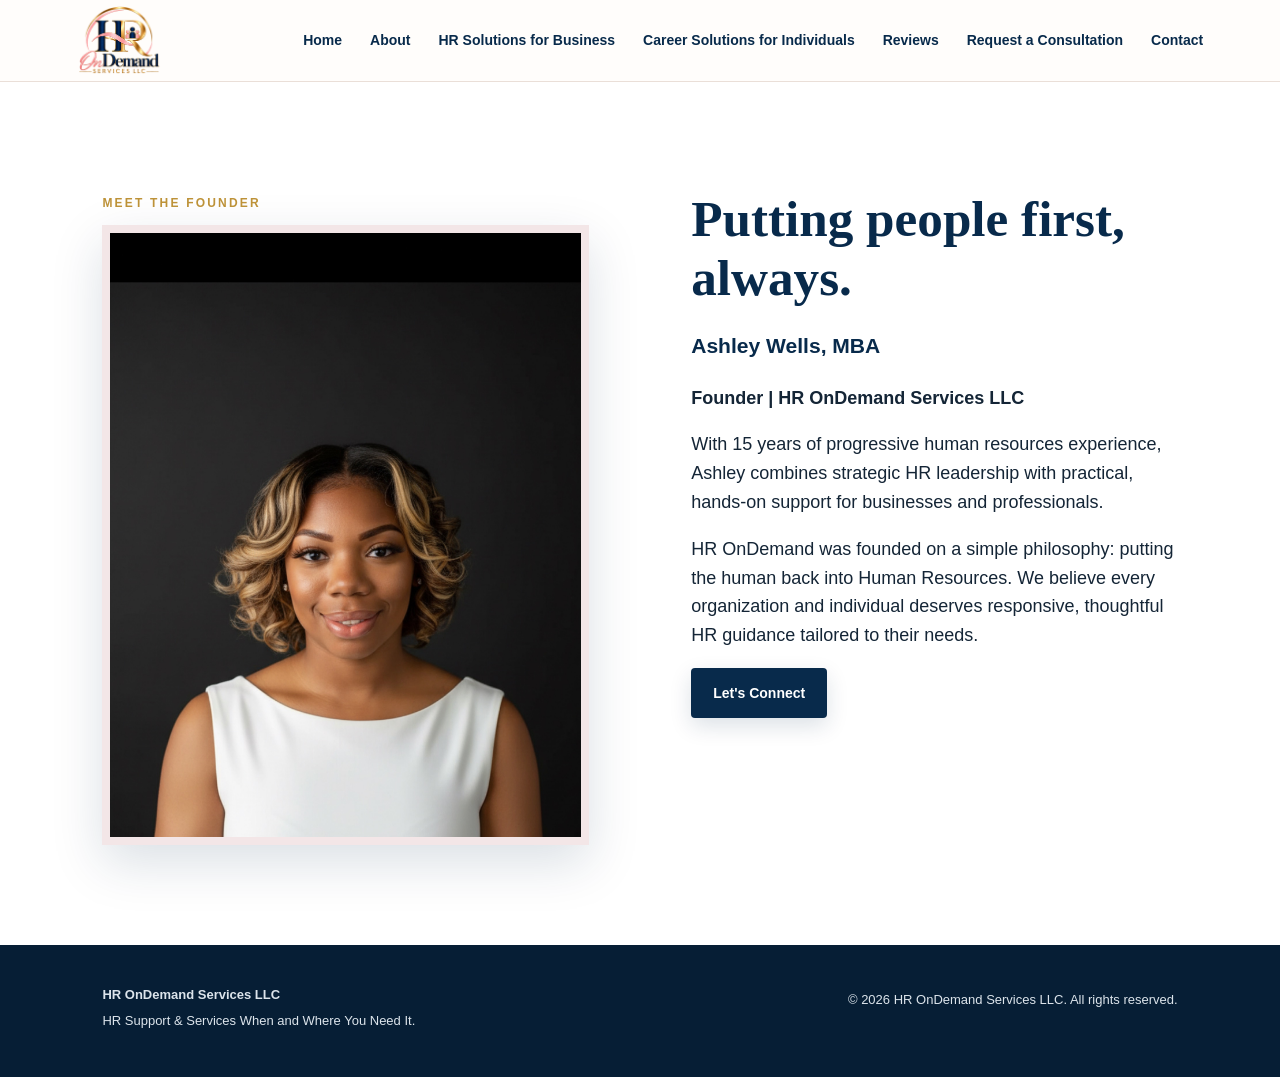
==== about.html @ a568eaf1 "Create dedicated About page" ====
<!doctype html><html lang="en"><head><meta charset="utf-8"><meta name="viewport" content="width=device-width,initial-scale=1"><title>About | HR OnDemand Services LLC</title><meta name="description" content="HR OnDemand Services LLC — HR consulting and professional career services."><link rel="stylesheet" href="styles.css"></head><body><header><a class="brand" href="index.html"><img class="brand-logo" src="5C5D579D-AB57-41B2-A002-719FC86EBCBA.png" alt="HR OnDemand Services LLC"></a><button class="menu" aria-label="Menu">☰</button><nav><a href="index.html">Home</a><a href="about.html">About</a><a href="business.html">HR Solutions for Business</a><a href="career.html">Career Solutions for Individuals</a><a href="reviews.html">Reviews</a><a href="consultation.html">Request a Consultation</a><a href="contact.html">Contact</a></nav></header><main><section id="about" class="about"><div><p class="eyebrow">MEET THE FOUNDER</p><img class="founder-photo" src="IMG_9156.jpeg" alt="Professional portrait of Ashley Wells, founder of HR OnDemand Services LLC" loading="lazy"></div><div><h2>Putting people first, always.</h2><h3>Ashley Wells, MBA</h3><p><strong>Founder | HR OnDemand Services LLC</strong></p><p>With 15 years of progressive human resources experience, Ashley combines strategic HR leadership with practical, hands-on support for businesses and professionals.</p><p>HR OnDemand was founded on a simple philosophy: putting the human back into Human Resources. We believe every organization and individual deserves responsive, thoughtful HR guidance tailored to their needs.</p><a class="btn primary" href="#consultation">Let's Connect</a></div></section></main><footer><div><strong>HR OnDemand Services LLC</strong><p>HR Support & Services When and Where You Need It.</p></div><p>© 2026 HR OnDemand Services LLC. All rights reserved.</p></footer><script>const b=document.querySelector('.menu'),n=document.querySelector('nav');b.onclick=()=>n.classList.toggle('open');document.querySelectorAll('nav a').forEach(a=>a.onclick=()=>n.classList.remove('open'));</script></body></html>
---- styles.css ----
:root{--navy:#082a4b;--pink:#e9b8c2;--gold:#bd9238;--cream:#fcf8f6;--ink:#142536;--white:#fff}*{box-sizing:border-box}html{scroll-behavior:smooth}body{margin:0;font-family:Inter,Arial,sans-serif;color:var(--ink);background:var(--white);line-height:1.6}header{height:82px;display:flex;align-items:center;justify-content:space-between;padding:0 6vw;border-bottom:1px solid #eadfd8;position:sticky;top:0;background:#fffdfbf2;backdrop-filter:blur(10px);z-index:10}.brand{display:flex;align-items:center;gap:12px;color:var(--navy);text-decoration:none;font-weight:700}.mark,.mini-mark{font-family:Georgia,serif;color:var(--navy);font-size:30px}.mark:after,.mini-mark:after{content:"";display:block;width:36px;height:3px;background:var(--pink);margin-top:-8px}nav{display:flex;gap:28px;align-items:center}nav a{color:var(--navy);text-decoration:none;font-size:14px;font-weight:600}.menu{display:none;border:0;background:none;font-size:24px}.hero{min-height:650px;display:grid;grid-template-columns:1.35fr .65fr;align-items:center;gap:8vw;padding:90px 8vw;background:linear-gradient(120deg,#fff 55%,#f8edf0 55%)}h1{font-family:Georgia,serif;color:var(--navy);font-size:clamp(46px,6vw,78px);line-height:1.03;margin:12px 0 25px;max-width:800px}h1 em{color:var(--pink);font-style:italic}h2{font-family:Georgia,serif;color:var(--navy);font-size:clamp(34px,4vw,52px);line-height:1.15;margin:8px 0 20px}h3{color:var(--navy)}.eyebrow{letter-spacing:2.2px;font-size:12px;font-weight:800;color:var(--gold)}.lead{font-size:20px;max-width:690px}.actions{display:flex;gap:14px;flex-wrap:wrap;margin-top:32px}.btn{display:inline-block;padding:14px 22px;border-radius:4px;text-decoration:none;font-weight:700;font-size:14px}.primary{background:var(--navy);color:#fff;box-shadow:0 8px 22px #082a4b24;transition:.2s}.primary:hover{transform:translateY(-2px)}.secondary{border:1px solid var(--navy);color:var(--navy);background:#fff}.gold{background:var(--gold);color:#fff}.outline{border:1px solid #fff;color:#fff}.hero-card{background:#fff;padding:50px 38px;box-shadow:0 24px 70px #082a4b20;border:1px solid #eadfd8;border-top:5px solid var(--gold);border-radius:2px}.hero-card h2{font-size:32px}.mini-mark{font-size:62px;margin-bottom:25px}.intro{text-align:center;padding:100px 20%;}.intro p:last-child{font-size:18px}.split{background:var(--navy);color:#fff;padding:100px 8vw;display:grid;grid-template-columns:.8fr 1.2fr;gap:8vw}.split h2{color:#fff}.cards{display:grid;grid-template-columns:repeat(3,1fr);gap:18px}.cards article{background:#fff;color:var(--ink);padding:32px;border-top:4px solid var(--pink);box-shadow:0 12px 30px #031b2f16}.text-link{color:var(--pink);font-weight:700}.individual{padding:100px 8vw;text-align:center;background:var(--cream)}.section-copy{font-size:18px}.price-grid{margin:45px auto 25px;max-width:1000px;display:grid;grid-template-columns:repeat(2,1fr);gap:12px}.price-grid article{background:#fff;padding:22px 26px;display:flex;justify-content:space-between;align-items:center;text-align:left;border-left:3px solid var(--gold);box-shadow:0 8px 24px #082a4b0d}.price-grid strong{color:var(--navy);font-size:19px}.price-grid small{font-size:11px}.package{font-style:italic}.about{padding:100px 8vw;display:grid;grid-template-columns:1fr 1fr;gap:8vw}.about div:last-child{font-size:18px}.contact{background:var(--navy);color:#fff;text-align:center;padding:100px 8vw}.contact h2{color:#fff}.center{justify-content:center}.email{margin-top:30px;color:var(--pink)}footer{padding:40px 8vw;background:#061e35;color:#dce4eb;display:flex;justify-content:space-between;gap:30px;font-size:13px}footer p{margin:5px 0}@media(max-width:800px){header{padding:0 5vw}.brand span:last-child{font-size:13px}.menu{display:block;color:var(--navy)}nav{display:none;position:absolute;top:82px;left:0;right:0;background:#fff;padding:25px 6vw;flex-direction:column;align-items:flex-start;box-shadow:0 8px 20px #0001}nav.open{display:flex}.hero{grid-template-columns:1fr;padding:70px 7vw;background:linear-gradient(#fff 70%,#f8edf0 70%)}.hero-card{margin-top:20px}.intro{padding:75px 8vw}.split,.about{grid-template-columns:1fr;padding:75px 8vw}.cards{grid-template-columns:1fr}.individual,.contact{padding:75px 7vw}.price-grid{grid-template-columns:1fr}footer{flex-direction:column}}.brand-logo{display:block;width:auto;height:70px;object-fit:contain}.hero-logo{display:block;width:min(100%,310px);height:auto;margin:0 auto 25px}.brand{min-width:120px}@media(max-width:800px){.brand-logo{height:58px}.hero-logo{width:min(100%,260px)}}
.special-overlay[hidden]{display:none!important}.special-overlay{position:fixed;inset:0;z-index:1000;background:#071d34aa;display:flex;align-items:center;justify-content:center;padding:20px}.special-dialog{position:relative;width:min(100%,550px);max-height:90vh;overflow:auto;background:#fffdfb;padding:42px 38px;text-align:center;border-top:6px solid var(--gold);box-shadow:0 25px 90px #00152b66}.special-dialog h2{font-size:clamp(29px,4vw,42px)}.special-close{position:absolute;right:14px;top:8px;border:0;background:transparent;color:var(--navy);font-size:34px;cursor:pointer;line-height:1.2}.special-deals{display:grid;grid-template-columns:1fr 1fr;gap:12px;margin:24px 0}.special-deals>div{background:#f8edf0;padding:20px 12px;display:flex;flex-direction:column;gap:8px}.special-deals strong{font-family:Georgia,serif;font-size:30px;color:var(--navy)}.special-deals span{font-size:14px}.special-dialog #special-desc{font-size:13px;color:#53616d}.special-action{margin-top:12px}.special-note{font-size:12px;color:#687481;margin-bottom:0}@media(max-width:480px){.special-dialog{padding:38px 20px}.special-deals strong{font-size:24px}.special-deals span{font-size:12px}}

.founder-photo-placeholder{min-height:380px;background:linear-gradient(145deg,#092a4b,#1b4668);border:8px solid #f3e6e7;display:flex;flex-direction:column;align-items:center;justify-content:center;color:white;gap:12px}.founder-photo-placeholder strong{font-family:Georgia,serif;font-size:90px;color:#e9b8c2}.founder-photo-placeholder span{font-size:13px;letter-spacing:.5px}.consultation{padding:90px 8vw;background:#fcf8f6;text-align:center;scroll-margin-top:90px}.consultation-options{display:grid;grid-template-columns:repeat(2,minmax(0,1fr));gap:18px;max-width:950px;margin:35px auto}.consultation-options article{background:white;border-top:4px solid #bd9238;padding:22px}.consultation-form{max-width:760px;margin:0 auto;background:white;padding:35px;text-align:left;display:grid;grid-template-columns:1fr 1fr;gap:16px;box-shadow:0 12px 35px #082a4b13}.consultation-form label{display:flex;flex-direction:column;gap:7px;font-weight:600;font-size:14px}.consultation-form label:nth-of-type(n+5),.consultation-form .form-note{grid-column:1/-1}.consultation-form input,.consultation-form select,.consultation-form textarea{font:inherit;padding:12px;border:1px solid #c9cdd2;border-radius:4px;width:100%;background:white;color:#142536}.consultation-form .form-note{font-size:13px;color:#465360;margin:0}.consultation-form button{border:0;cursor:pointer;width:max-content}.about{scroll-margin-top:90px}.individual,.split{scroll-margin-top:90px}@media(max-width:650px){.consultation{padding:65px 6vw}.consultation-options,.consultation-form{grid-template-columns:1fr}.consultation-form{padding:22px}.consultation-form label:nth-of-type(n+5),.consultation-form .form-note{grid-column:auto}}

.founder-photo{display:block;width:100%;max-width:490px;max-height:620px;object-fit:cover;object-position:center top;border:8px solid #f3e6e7;box-shadow:0 18px 48px #082a4b25;margin:auto}

.google-form-wrap{max-width:900px;margin:30px auto 0}.google-form-frame{display:block;width:100%;height:1150px;border:0;background:#fff;border-radius:8px}.google-form-wrap .form-note{font-size:14px;margin:12px 0}.google-form-wrap a{color:#082a4b;text-decoration:underline}@media(max-width:650px){.google-form-frame{height:1250px}}

.reviews-section{padding:90px 8vw;text-align:center;background:#fff;scroll-margin-top:90px}.review-empty{max-width:680px;margin:30px auto;padding:42px 30px;background:#fcf8f6;border-top:4px solid #bd9238;box-shadow:0 12px 35px #082a4b12}.review-empty h3{font-family:Georgia,serif;font-size:26px}.review-empty .btn{margin-top:16px}.review-note{font-size:12px;color:#66717a;margin-top:22px}@media(max-width:650px){.reviews-section{padding:65px 6vw}.review-empty{padding:30px 18px}}

.review-grid{max-width:1060px;margin:35px auto;display:grid;grid-template-columns:repeat(2,minmax(0,1fr));gap:22px;text-align:left}.review-card{padding:30px;background:#fcf8f6;border-top:4px solid #bd9238;box-shadow:0 10px 30px #082a4b13}.review-demo{font-size:11px;font-weight:800;letter-spacing:1.3px;color:#7b4751}.review-stars{font-size:25px;letter-spacing:3px;color:#a77c23}.review-card blockquote{font-family:Georgia,serif;font-size:19px;line-height:1.6;margin:18px 0;color:#082a4b}.review-source{font-size:13px;font-weight:700}.review-submit{max-width:780px;margin:35px auto 0;padding:30px;background:#f7ecef}.review-fields{font-size:14px}.review-submit .btn{margin:15px 0}.review-submit .review-note{margin:8px 0 0}@media(max-width:700px){.review-grid{grid-template-columns:1fr}.review-card{padding:23px}}

.review-form-frame{height:1100px}@media(max-width:650px){.review-form-frame{height:1250px}}
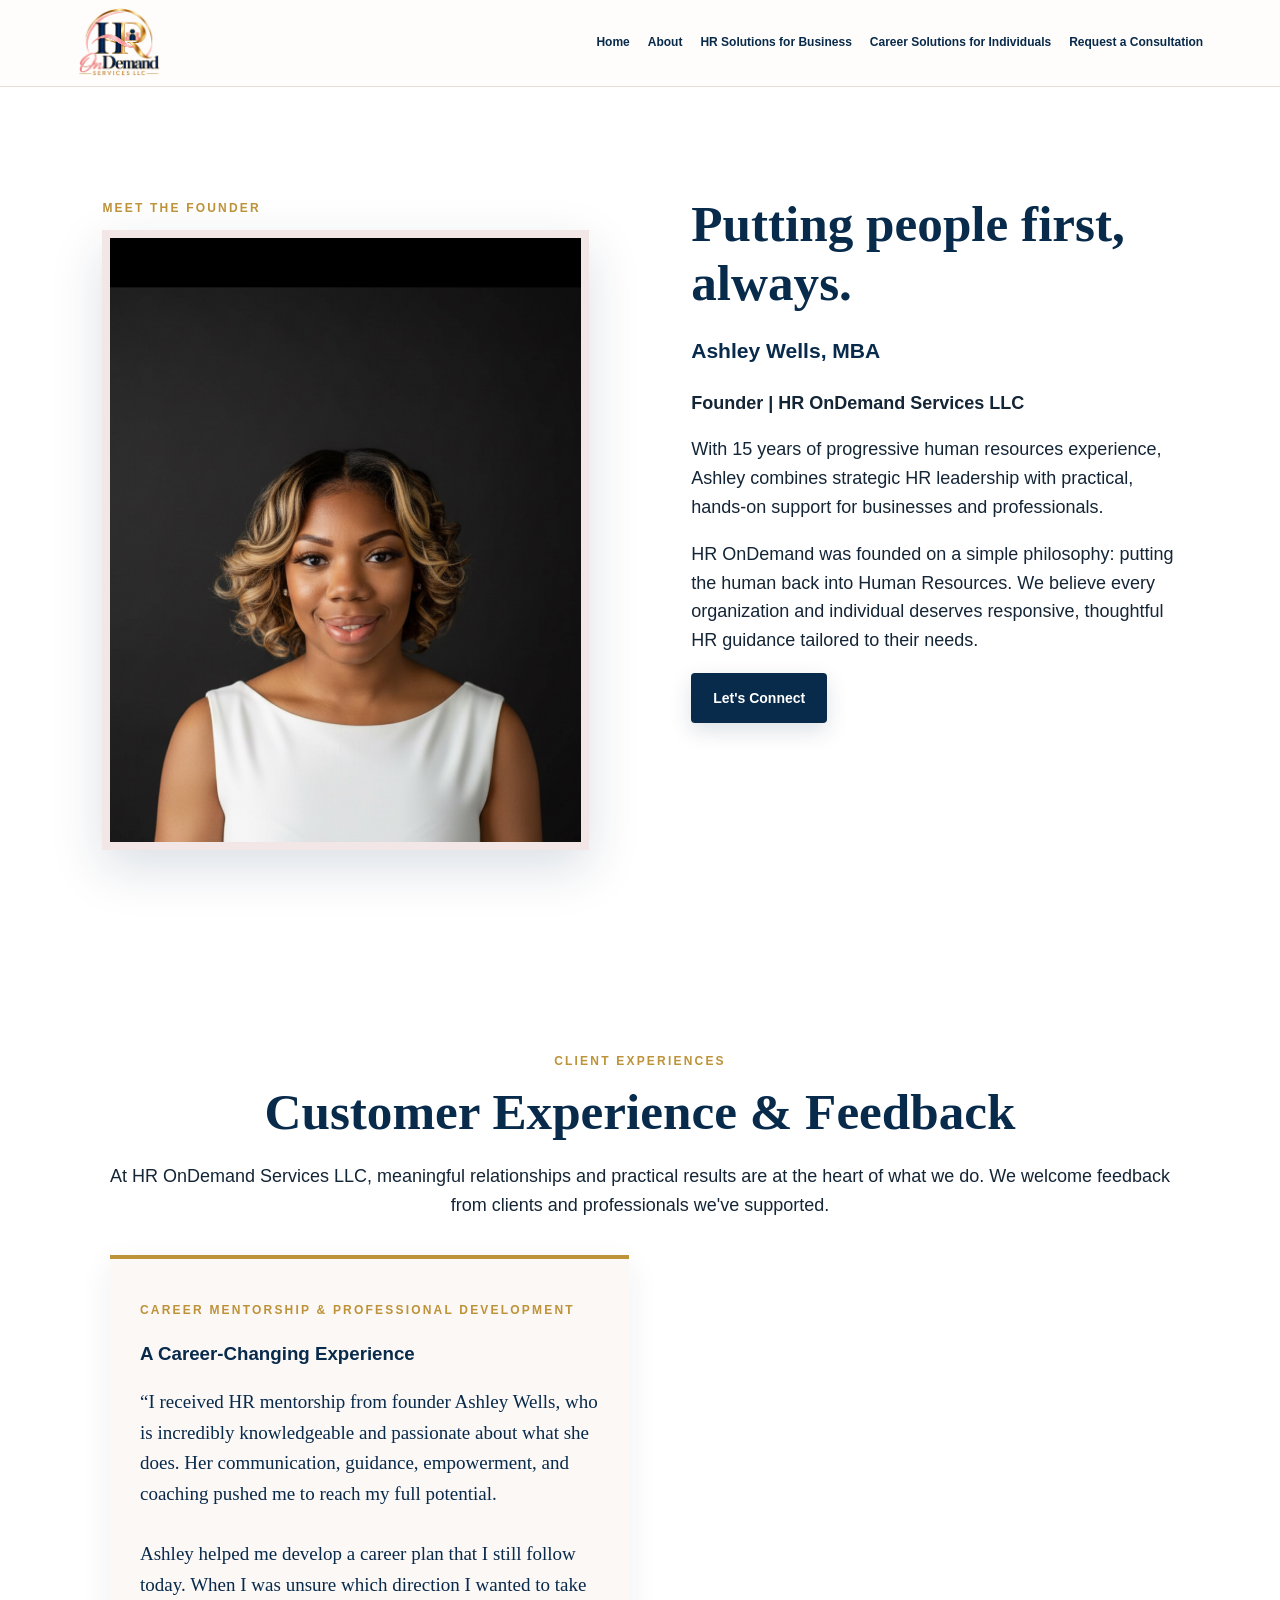
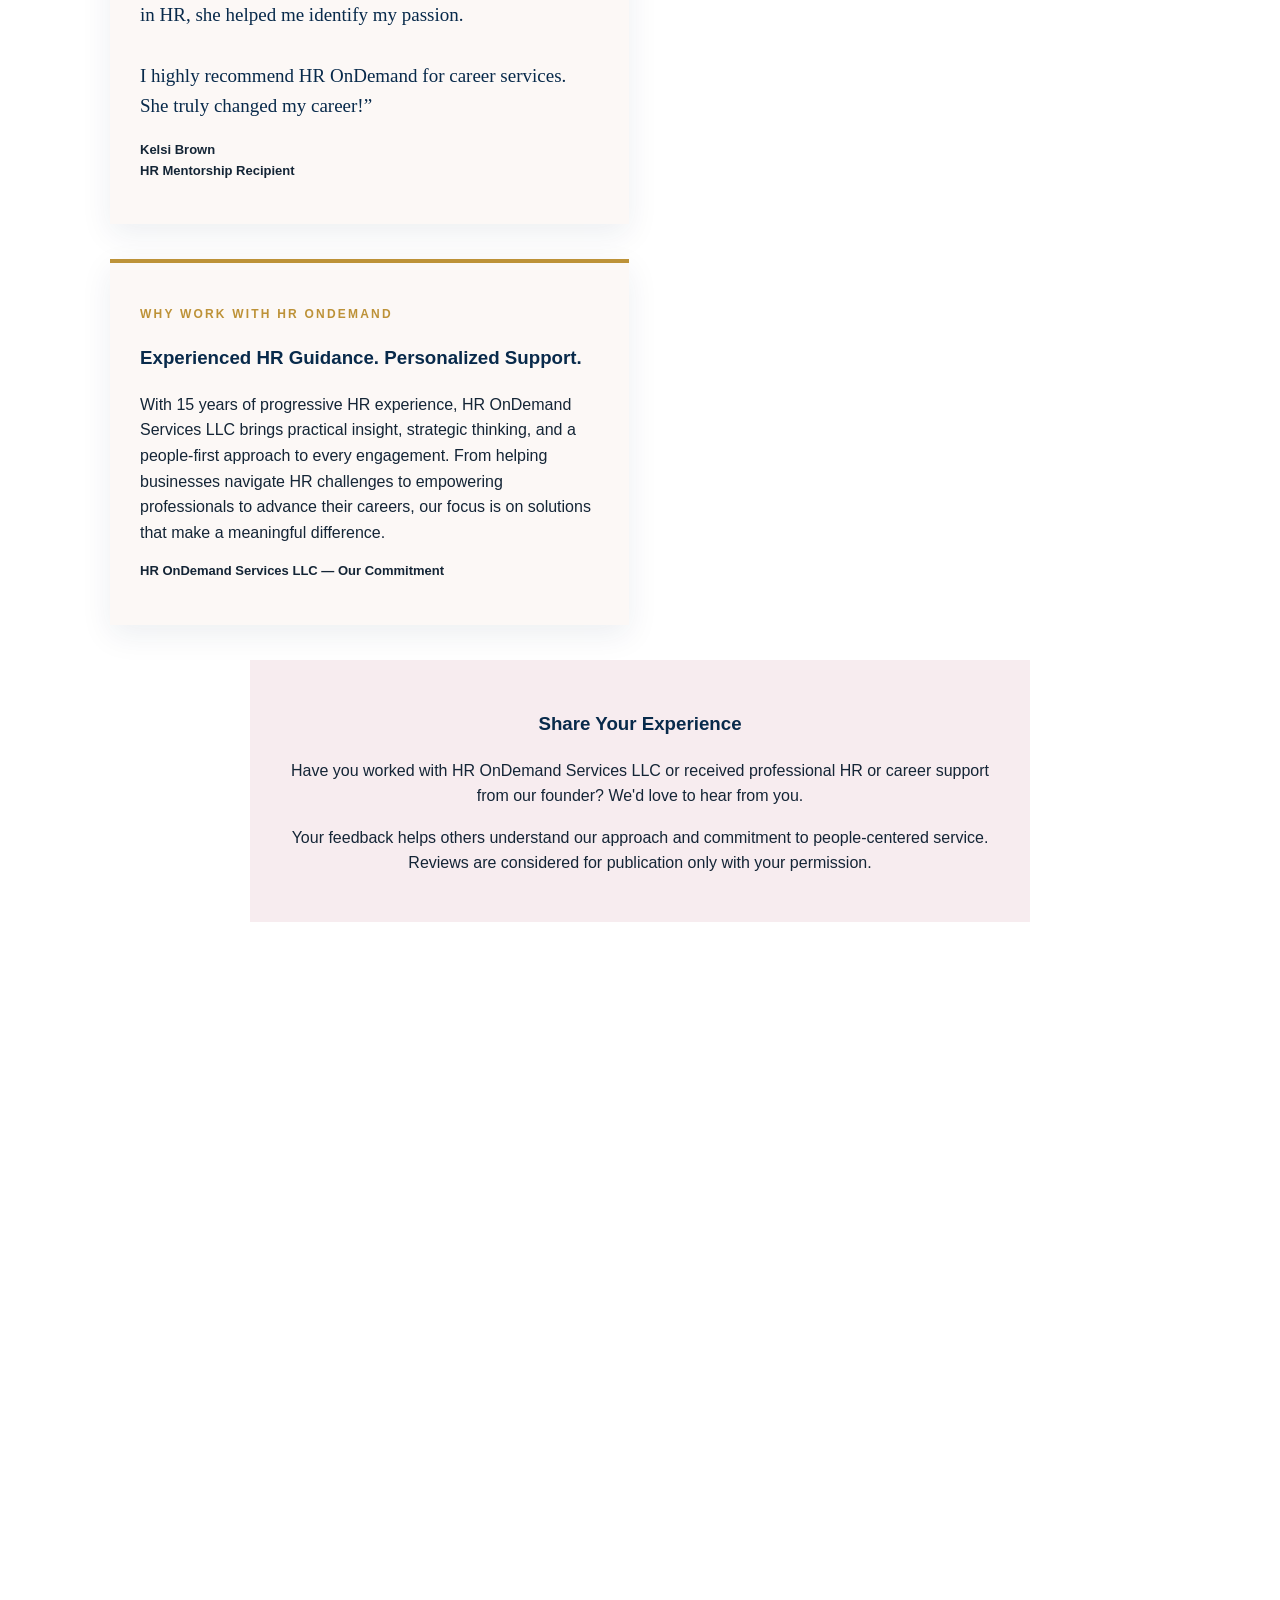
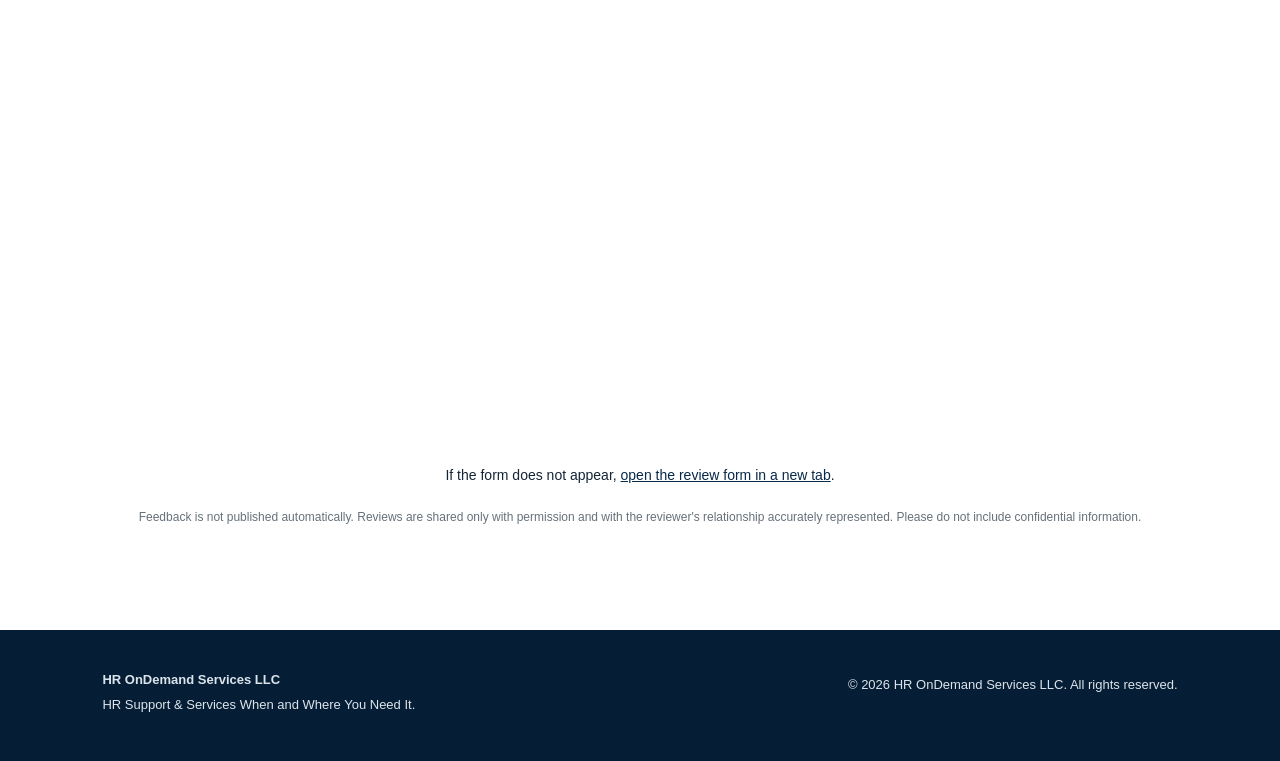
==== commit 06ee4ffb: "Move client testimonials and review form into About page" ====
--- a/about.html
+++ b/about.html
@@ -1 +1 @@
-<!doctype html><html lang="en"><head><meta charset="utf-8"><meta name="viewport" content="width=device-width,initial-scale=1"><title>About | HR OnDemand Services LLC</title><meta name="description" content="HR OnDemand Services LLC — HR consulting and professional career services."><link rel="stylesheet" href="styles.css"></head><body><header><a class="brand" href="index.html"><img class="brand-logo" src="5C5D579D-AB57-41B2-A002-719FC86EBCBA.png" alt="HR OnDemand Services LLC"></a><button class="menu" aria-label="Menu">☰</button><nav><a href="index.html">Home</a><a href="about.html">About</a><a href="business.html">HR Solutions for Business</a><a href="career.html">Career Solutions for Individuals</a><a href="reviews.html">Reviews</a><a href="consultation.html">Request a Consultation</a><a href="contact.html">Contact</a></nav></header><main><section id="about" class="about"><div><p class="eyebrow">MEET THE FOUNDER</p><img class="founder-photo" src="IMG_9156.jpeg" alt="Professional portrait of Ashley Wells, founder of HR OnDemand Services LLC" loading="lazy"></div><div><h2>Putting people first, always.</h2><h3>Ashley Wells, MBA</h3><p><strong>Founder | HR OnDemand Services LLC</strong></p><p>With 15 years of progressive human resources experience, Ashley combines strategic HR leadership with practical, hands-on support for businesses and professionals.</p><p>HR OnDemand was founded on a simple philosophy: putting the human back into Human Resources. We believe every organization and individual deserves responsive, thoughtful HR guidance tailored to their needs.</p><a class="btn primary" href="#consultation">Let's Connect</a></div></section></main><footer><div><strong>HR OnDemand Services LLC</strong><p>HR Support & Services When and Where You Need It.</p></div><p>© 2026 HR OnDemand Services LLC. All rights reserved.</p></footer><script>const b=document.querySelector('.menu'),n=document.querySelector('nav');b.onclick=()=>n.classList.toggle('open');document.querySelectorAll('nav a').forEach(a=>a.onclick=()=>n.classList.remove('open'));</script></body></html>+<!doctype html><html lang="en"><head><meta charset="utf-8"><meta name="viewport" content="width=device-width,initial-scale=1"><title>About | HR OnDemand Services LLC</title><meta name="description" content="HR OnDemand Services LLC — HR consulting and professional career services."><link rel="stylesheet" href="styles.css"></head><body><header><a class="brand" href="index.html"><img class="brand-logo" src="5C5D579D-AB57-41B2-A002-719FC86EBCBA.png" alt="HR OnDemand Services LLC"></a><button class="menu" aria-label="Menu">☰</button><nav><a href="index.html">Home</a><a href="about.html" aria-current="page">About</a><a href="business.html">HR Solutions for Business</a><a href="career.html">Career Solutions for Individuals</a><a href="consultation.html">Request a Consultation</a></nav></header><main><section id="about" class="about"><div><p class="eyebrow">MEET THE FOUNDER</p><img class="founder-photo" src="IMG_9156.jpeg" alt="Professional portrait of Ashley Wells, founder of HR OnDemand Services LLC" loading="lazy"></div><div><h2>Putting people first, always.</h2><h3>Ashley Wells, MBA</h3><p><strong>Founder | HR OnDemand Services LLC</strong></p><p>With 15 years of progressive human resources experience, Ashley combines strategic HR leadership with practical, hands-on support for businesses and professionals.</p><p>HR OnDemand was founded on a simple philosophy: putting the human back into Human Resources. We believe every organization and individual deserves responsive, thoughtful HR guidance tailored to their needs.</p><a class="btn primary" href="#consultation">Let's Connect</a></div></section><section id="customer-experience" class="reviews-section"><p class="eyebrow">CLIENT EXPERIENCES</p><h2>Customer Experience &amp; Feedback</h2><p class="section-copy">At HR OnDemand Services LLC, meaningful relationships and practical results are at the heart of what we do. We welcome feedback from clients and professionals we've supported.</p><div class="review-grid verified-reviews"><article class="review-card"><p class="eyebrow">CAREER MENTORSHIP &amp; PROFESSIONAL DEVELOPMENT</p><h3>A Career-Changing Experience</h3><blockquote>“I received HR mentorship from founder Ashley Wells, who is incredibly knowledgeable and passionate about what she does. Her communication, guidance, empowerment, and coaching pushed me to reach my full potential.<br><br>Ashley helped me develop a career plan that I still follow today. When I was unsure which direction I wanted to take in HR, she helped me identify my passion.<br><br>I highly recommend HR OnDemand for career services. She truly changed my career!”</blockquote><p class="review-source"><strong>Kelsi Brown</strong><br>HR Mentorship Recipient</p></article></div><div class="review-grid"><article class="review-card"><p class="eyebrow">WHY WORK WITH HR ONDEMAND</p><h3>Experienced HR Guidance. Personalized Support.</h3><p>With 15 years of progressive HR experience, HR OnDemand Services LLC brings practical insight, strategic thinking, and a people-first approach to every engagement. From helping businesses navigate HR challenges to empowering professionals to advance their careers, our focus is on solutions that make a meaningful difference.</p><p class="review-source">HR OnDemand Services LLC — Our Commitment</p></article></div><div class="review-submit"><h3>Share Your Experience</h3><p>Have you worked with HR OnDemand Services LLC or received professional HR or career support from our founder? We'd love to hear from you.</p><p>Your feedback helps others understand our approach and commitment to people-centered service. Reviews are considered for publication only with your permission.</p></div><div class="google-form-wrap"><iframe class="google-form-frame review-form-frame" src="https://docs.google.com/forms/d/e/1FAIpQLSduA5pHsq57ci5cQPlJPlPyAYJTRvrUOGQ7gKt6IOlBcV7agg/viewform?embedded=true" title="HR OnDemand Services LLC Client Feedback and Reviews Form" loading="lazy">Loading client feedback form…</iframe><p class="form-note">If the form does not appear, <a href="https://docs.google.com/forms/d/e/1FAIpQLSduA5pHsq57ci5cQPlJPlPyAYJTRvrUOGQ7gKt6IOlBcV7agg/viewform" target="_blank" rel="noopener noreferrer">open the review form in a new tab</a>.</p></div><p class="review-note">Feedback is not published automatically. Reviews are shared only with permission and with the reviewer's relationship accurately represented. Please do not include confidential information.</p></section></main><footer><div><strong>HR OnDemand Services LLC</strong><p>HR Support & Services When and Where You Need It.</p></div><p>© 2026 HR OnDemand Services LLC. All rights reserved.</p></footer><script>const b=document.querySelector('.menu'),n=document.querySelector('nav');b.onclick=()=>n.classList.toggle('open');document.querySelectorAll('nav a').forEach(a=>a.onclick=()=>n.classList.remove('open'));</script></body></html>
--- a/styles.css
+++ b/styles.css
@@ -12,3 +12,5 @@
 .review-grid{max-width:1060px;margin:35px auto;display:grid;grid-template-columns:repeat(2,minmax(0,1fr));gap:22px;text-align:left}.review-card{padding:30px;background:#fcf8f6;border-top:4px solid #bd9238;box-shadow:0 10px 30px #082a4b13}.review-demo{font-size:11px;font-weight:800;letter-spacing:1.3px;color:#7b4751}.review-stars{font-size:25px;letter-spacing:3px;color:#a77c23}.review-card blockquote{font-family:Georgia,serif;font-size:19px;line-height:1.6;margin:18px 0;color:#082a4b}.review-source{font-size:13px;font-weight:700}.review-submit{max-width:780px;margin:35px auto 0;padding:30px;background:#f7ecef}.review-fields{font-size:14px}.review-submit .btn{margin:15px 0}.review-submit .review-note{margin:8px 0 0}@media(max-width:700px){.review-grid{grid-template-columns:1fr}.review-card{padding:23px}}
 
 .review-form-frame{height:1100px}@media(max-width:650px){.review-form-frame{height:1250px}}
+
+.home-pathways{padding:75px 8vw;text-align:center;background:#fcf8f6}.home-path-grid{display:grid;grid-template-columns:repeat(2,minmax(0,1fr));gap:24px;max-width:1100px;margin:35px auto}.home-path-grid article{background:#fff;padding:34px;border-top:4px solid #bd9238;box-shadow:0 10px 28px #082a4b13}.home-path-grid article p{min-height:65px}.home-pathways>.btn{margin-top:10px}nav{gap:18px;flex-wrap:wrap;justify-content:flex-end}nav a{font-size:12px}header{min-height:82px;height:auto;padding-top:8px;padding-bottom:8px}main>section:first-child:not(.hero){min-height:55vh}@media(max-width:800px){.home-path-grid{grid-template-columns:1fr}.home-path-grid article p{min-height:0}nav{flex-wrap:nowrap;justify-content:flex-start}header{height:82px}}
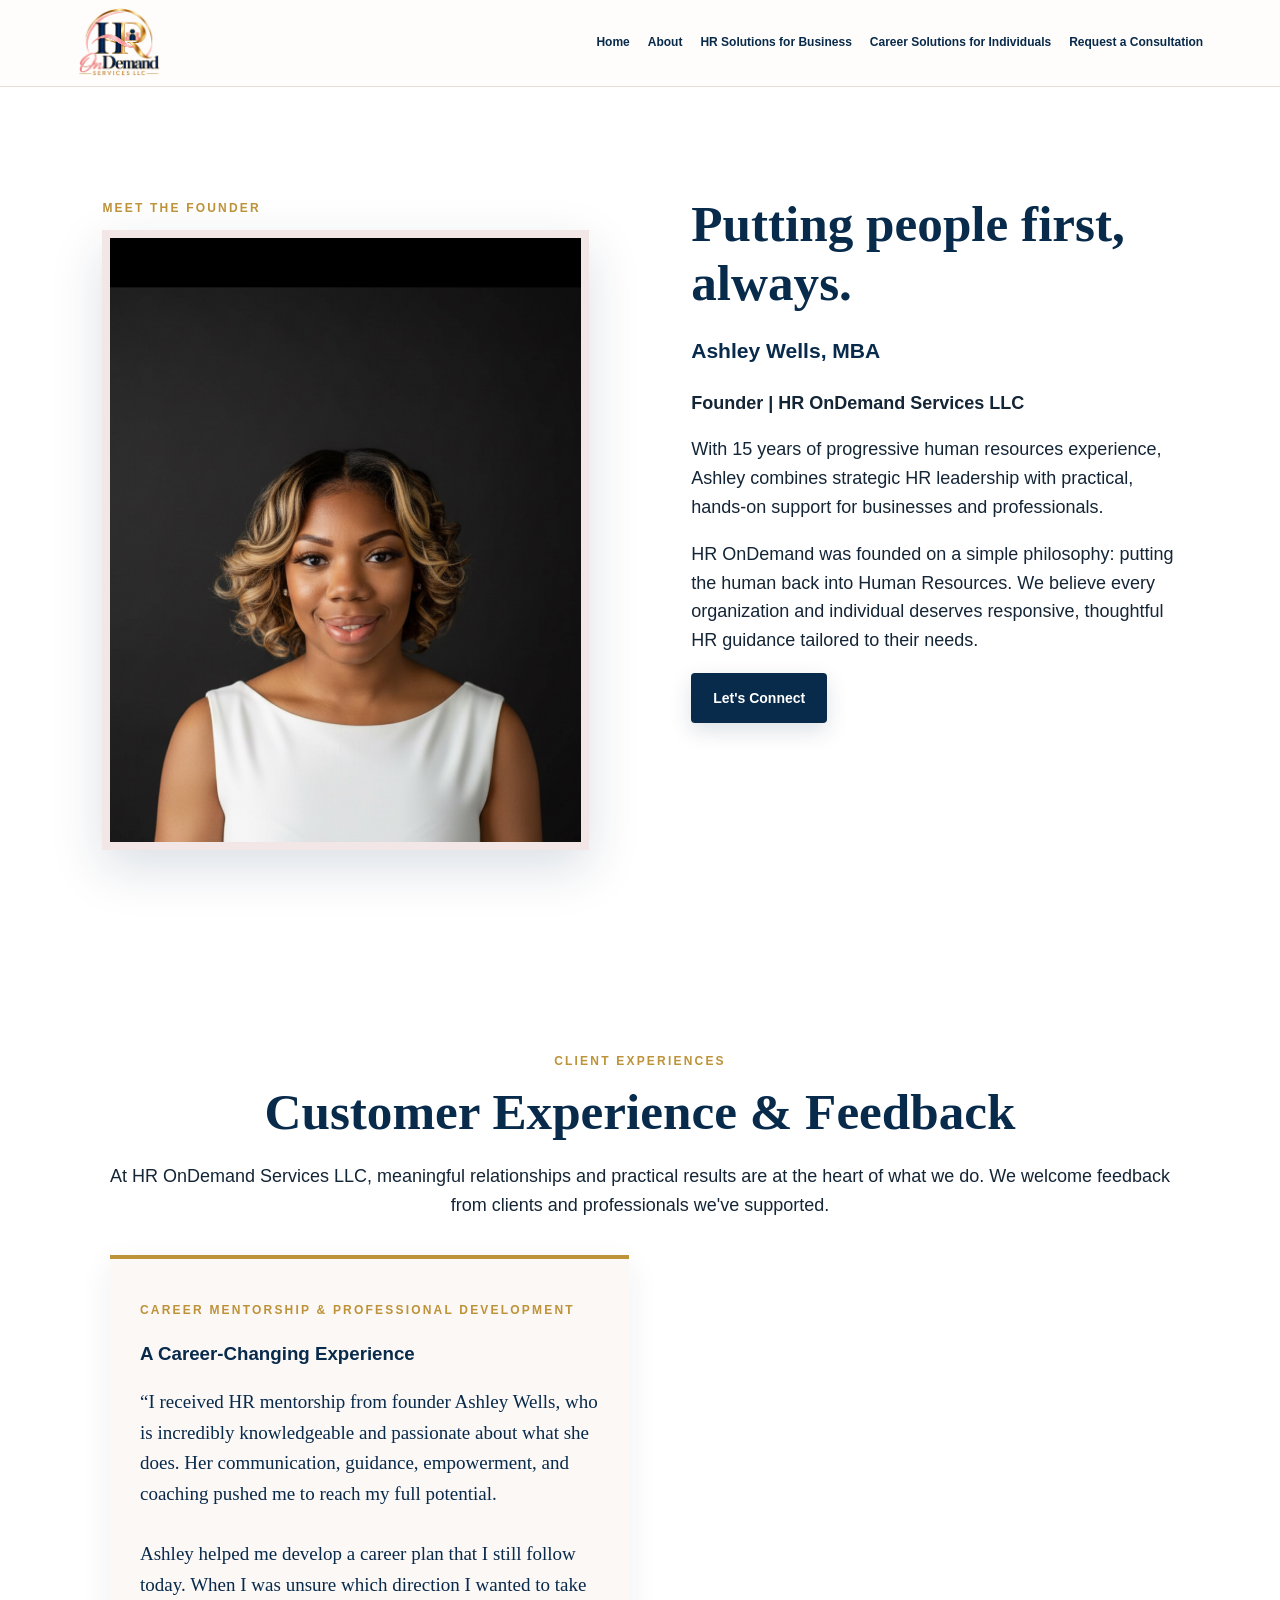
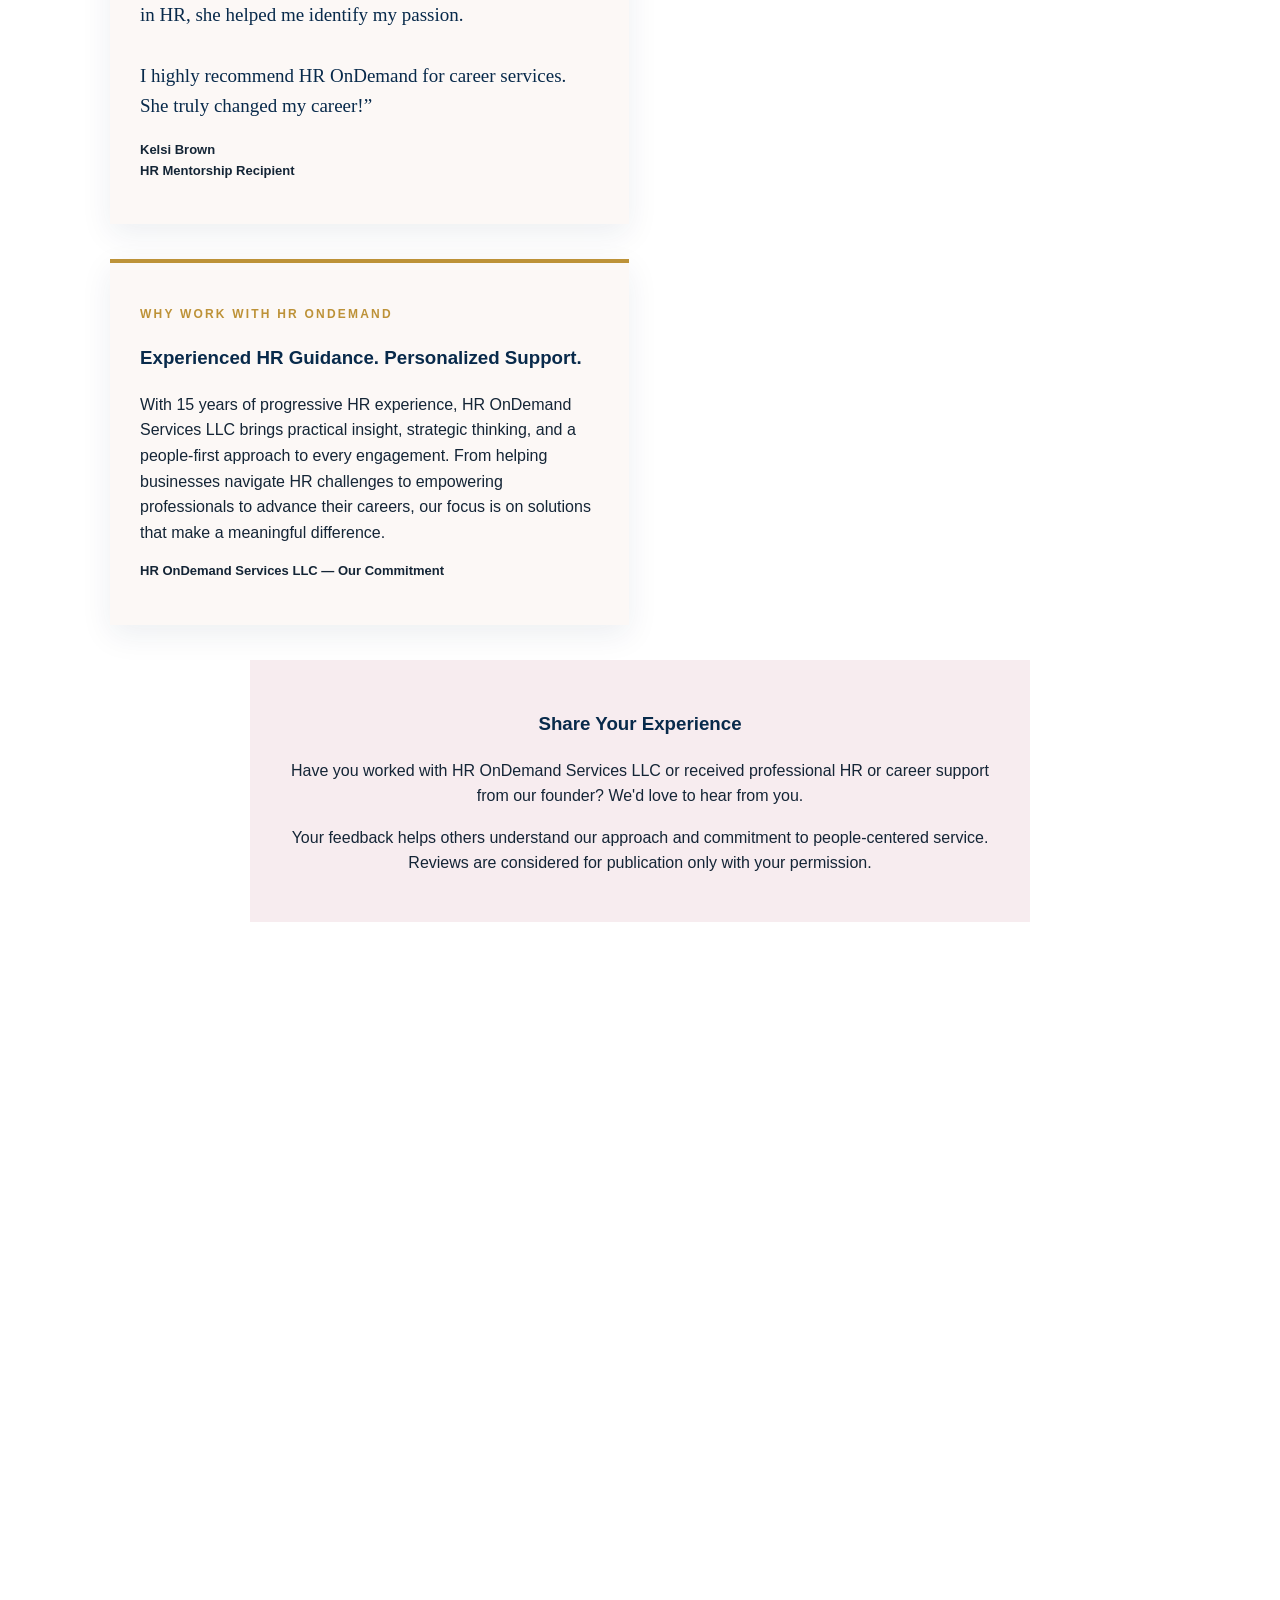
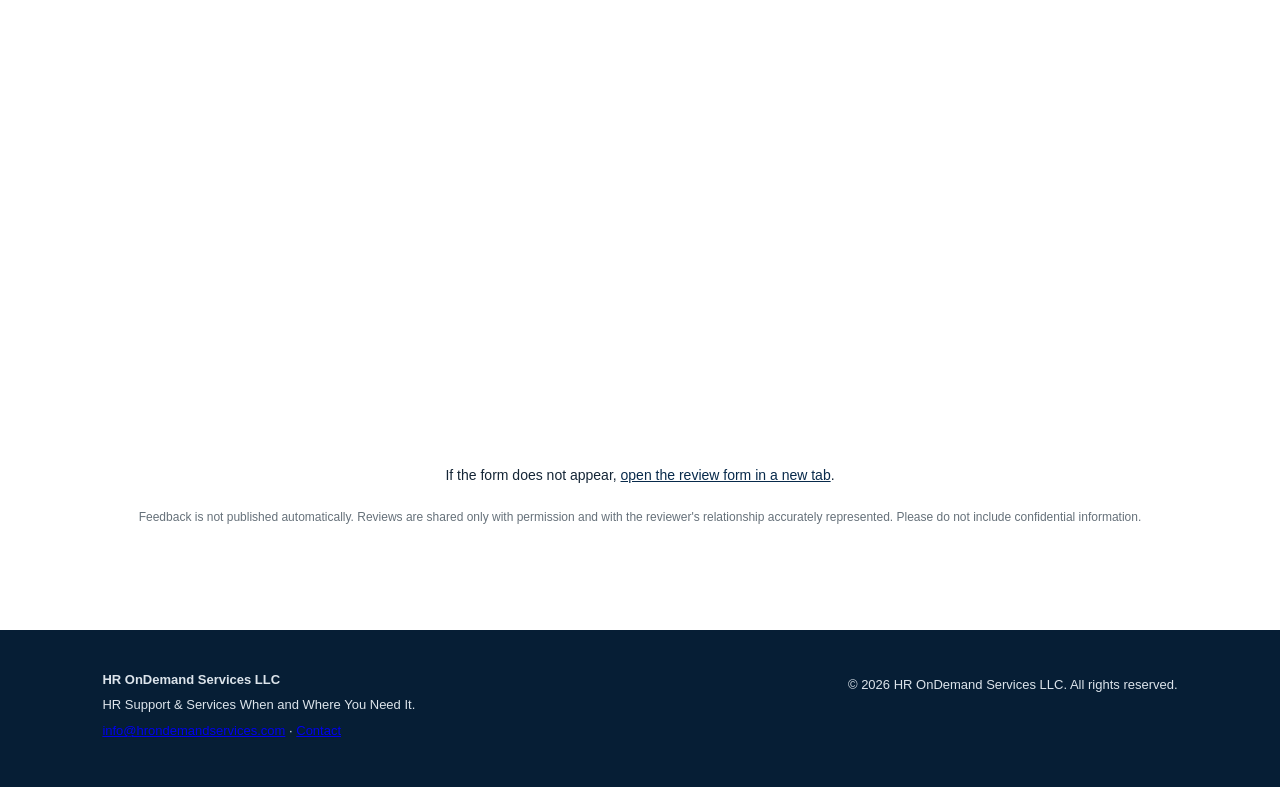
==== commit c164960d: "Keep contact information accessible in footer" ====
--- a/about.html
+++ b/about.html
@@ -1 +1 @@
-<!doctype html><html lang="en"><head><meta charset="utf-8"><meta name="viewport" content="width=device-width,initial-scale=1"><title>About | HR OnDemand Services LLC</title><meta name="description" content="HR OnDemand Services LLC — HR consulting and professional career services."><link rel="stylesheet" href="styles.css"></head><body><header><a class="brand" href="index.html"><img class="brand-logo" src="5C5D579D-AB57-41B2-A002-719FC86EBCBA.png" alt="HR OnDemand Services LLC"></a><button class="menu" aria-label="Menu">☰</button><nav><a href="index.html">Home</a><a href="about.html" aria-current="page">About</a><a href="business.html">HR Solutions for Business</a><a href="career.html">Career Solutions for Individuals</a><a href="consultation.html">Request a Consultation</a></nav></header><main><section id="about" class="about"><div><p class="eyebrow">MEET THE FOUNDER</p><img class="founder-photo" src="IMG_9156.jpeg" alt="Professional portrait of Ashley Wells, founder of HR OnDemand Services LLC" loading="lazy"></div><div><h2>Putting people first, always.</h2><h3>Ashley Wells, MBA</h3><p><strong>Founder | HR OnDemand Services LLC</strong></p><p>With 15 years of progressive human resources experience, Ashley combines strategic HR leadership with practical, hands-on support for businesses and professionals.</p><p>HR OnDemand was founded on a simple philosophy: putting the human back into Human Resources. We believe every organization and individual deserves responsive, thoughtful HR guidance tailored to their needs.</p><a class="btn primary" href="#consultation">Let's Connect</a></div></section><section id="customer-experience" class="reviews-section"><p class="eyebrow">CLIENT EXPERIENCES</p><h2>Customer Experience &amp; Feedback</h2><p class="section-copy">At HR OnDemand Services LLC, meaningful relationships and practical results are at the heart of what we do. We welcome feedback from clients and professionals we've supported.</p><div class="review-grid verified-reviews"><article class="review-card"><p class="eyebrow">CAREER MENTORSHIP &amp; PROFESSIONAL DEVELOPMENT</p><h3>A Career-Changing Experience</h3><blockquote>“I received HR mentorship from founder Ashley Wells, who is incredibly knowledgeable and passionate about what she does. Her communication, guidance, empowerment, and coaching pushed me to reach my full potential.<br><br>Ashley helped me develop a career plan that I still follow today. When I was unsure which direction I wanted to take in HR, she helped me identify my passion.<br><br>I highly recommend HR OnDemand for career services. She truly changed my career!”</blockquote><p class="review-source"><strong>Kelsi Brown</strong><br>HR Mentorship Recipient</p></article></div><div class="review-grid"><article class="review-card"><p class="eyebrow">WHY WORK WITH HR ONDEMAND</p><h3>Experienced HR Guidance. Personalized Support.</h3><p>With 15 years of progressive HR experience, HR OnDemand Services LLC brings practical insight, strategic thinking, and a people-first approach to every engagement. From helping businesses navigate HR challenges to empowering professionals to advance their careers, our focus is on solutions that make a meaningful difference.</p><p class="review-source">HR OnDemand Services LLC — Our Commitment</p></article></div><div class="review-submit"><h3>Share Your Experience</h3><p>Have you worked with HR OnDemand Services LLC or received professional HR or career support from our founder? We'd love to hear from you.</p><p>Your feedback helps others understand our approach and commitment to people-centered service. Reviews are considered for publication only with your permission.</p></div><div class="google-form-wrap"><iframe class="google-form-frame review-form-frame" src="https://docs.google.com/forms/d/e/1FAIpQLSduA5pHsq57ci5cQPlJPlPyAYJTRvrUOGQ7gKt6IOlBcV7agg/viewform?embedded=true" title="HR OnDemand Services LLC Client Feedback and Reviews Form" loading="lazy">Loading client feedback form…</iframe><p class="form-note">If the form does not appear, <a href="https://docs.google.com/forms/d/e/1FAIpQLSduA5pHsq57ci5cQPlJPlPyAYJTRvrUOGQ7gKt6IOlBcV7agg/viewform" target="_blank" rel="noopener noreferrer">open the review form in a new tab</a>.</p></div><p class="review-note">Feedback is not published automatically. Reviews are shared only with permission and with the reviewer's relationship accurately represented. Please do not include confidential information.</p></section></main><footer><div><strong>HR OnDemand Services LLC</strong><p>HR Support & Services When and Where You Need It.</p></div><p>© 2026 HR OnDemand Services LLC. All rights reserved.</p></footer><script>const b=document.querySelector('.menu'),n=document.querySelector('nav');b.onclick=()=>n.classList.toggle('open');document.querySelectorAll('nav a').forEach(a=>a.onclick=()=>n.classList.remove('open'));</script></body></html>+<!doctype html><html lang="en"><head><meta charset="utf-8"><meta name="viewport" content="width=device-width,initial-scale=1"><title>About | HR OnDemand Services LLC</title><meta name="description" content="HR OnDemand Services LLC — HR consulting and professional career services."><link rel="stylesheet" href="styles.css"></head><body><header><a class="brand" href="index.html"><img class="brand-logo" src="5C5D579D-AB57-41B2-A002-719FC86EBCBA.png" alt="HR OnDemand Services LLC"></a><button class="menu" aria-label="Menu">☰</button><nav><a href="index.html">Home</a><a href="about.html" aria-current="page">About</a><a href="business.html">HR Solutions for Business</a><a href="career.html">Career Solutions for Individuals</a><a href="consultation.html">Request a Consultation</a></nav></header><main><section id="about" class="about"><div><p class="eyebrow">MEET THE FOUNDER</p><img class="founder-photo" src="IMG_9156.jpeg" alt="Professional portrait of Ashley Wells, founder of HR OnDemand Services LLC" loading="lazy"></div><div><h2>Putting people first, always.</h2><h3>Ashley Wells, MBA</h3><p><strong>Founder | HR OnDemand Services LLC</strong></p><p>With 15 years of progressive human resources experience, Ashley combines strategic HR leadership with practical, hands-on support for businesses and professionals.</p><p>HR OnDemand was founded on a simple philosophy: putting the human back into Human Resources. We believe every organization and individual deserves responsive, thoughtful HR guidance tailored to their needs.</p><a class="btn primary" href="#consultation">Let's Connect</a></div></section><section id="customer-experience" class="reviews-section"><p class="eyebrow">CLIENT EXPERIENCES</p><h2>Customer Experience &amp; Feedback</h2><p class="section-copy">At HR OnDemand Services LLC, meaningful relationships and practical results are at the heart of what we do. We welcome feedback from clients and professionals we've supported.</p><div class="review-grid verified-reviews"><article class="review-card"><p class="eyebrow">CAREER MENTORSHIP &amp; PROFESSIONAL DEVELOPMENT</p><h3>A Career-Changing Experience</h3><blockquote>“I received HR mentorship from founder Ashley Wells, who is incredibly knowledgeable and passionate about what she does. Her communication, guidance, empowerment, and coaching pushed me to reach my full potential.<br><br>Ashley helped me develop a career plan that I still follow today. When I was unsure which direction I wanted to take in HR, she helped me identify my passion.<br><br>I highly recommend HR OnDemand for career services. She truly changed my career!”</blockquote><p class="review-source"><strong>Kelsi Brown</strong><br>HR Mentorship Recipient</p></article></div><div class="review-grid"><article class="review-card"><p class="eyebrow">WHY WORK WITH HR ONDEMAND</p><h3>Experienced HR Guidance. Personalized Support.</h3><p>With 15 years of progressive HR experience, HR OnDemand Services LLC brings practical insight, strategic thinking, and a people-first approach to every engagement. From helping businesses navigate HR challenges to empowering professionals to advance their careers, our focus is on solutions that make a meaningful difference.</p><p class="review-source">HR OnDemand Services LLC — Our Commitment</p></article></div><div class="review-submit"><h3>Share Your Experience</h3><p>Have you worked with HR OnDemand Services LLC or received professional HR or career support from our founder? We'd love to hear from you.</p><p>Your feedback helps others understand our approach and commitment to people-centered service. Reviews are considered for publication only with your permission.</p></div><div class="google-form-wrap"><iframe class="google-form-frame review-form-frame" src="https://docs.google.com/forms/d/e/1FAIpQLSduA5pHsq57ci5cQPlJPlPyAYJTRvrUOGQ7gKt6IOlBcV7agg/viewform?embedded=true" title="HR OnDemand Services LLC Client Feedback and Reviews Form" loading="lazy">Loading client feedback form…</iframe><p class="form-note">If the form does not appear, <a href="https://docs.google.com/forms/d/e/1FAIpQLSduA5pHsq57ci5cQPlJPlPyAYJTRvrUOGQ7gKt6IOlBcV7agg/viewform" target="_blank" rel="noopener noreferrer">open the review form in a new tab</a>.</p></div><p class="review-note">Feedback is not published automatically. Reviews are shared only with permission and with the reviewer's relationship accurately represented. Please do not include confidential information.</p></section></main><footer><div><strong>HR OnDemand Services LLC</strong><p>HR Support & Services When and Where You Need It.</p><p><a class="footer-contact" href="mailto:info@hrondemandservices.com">info@hrondemandservices.com</a> · <a class="footer-contact" href="contact.html">Contact</a></p></div><p>© 2026 HR OnDemand Services LLC. All rights reserved.</p></footer><script>const b=document.querySelector('.menu'),n=document.querySelector('nav');b.onclick=()=>n.classList.toggle('open');document.querySelectorAll('nav a').forEach(a=>a.onclick=()=>n.classList.remove('open'));</script></body></html>
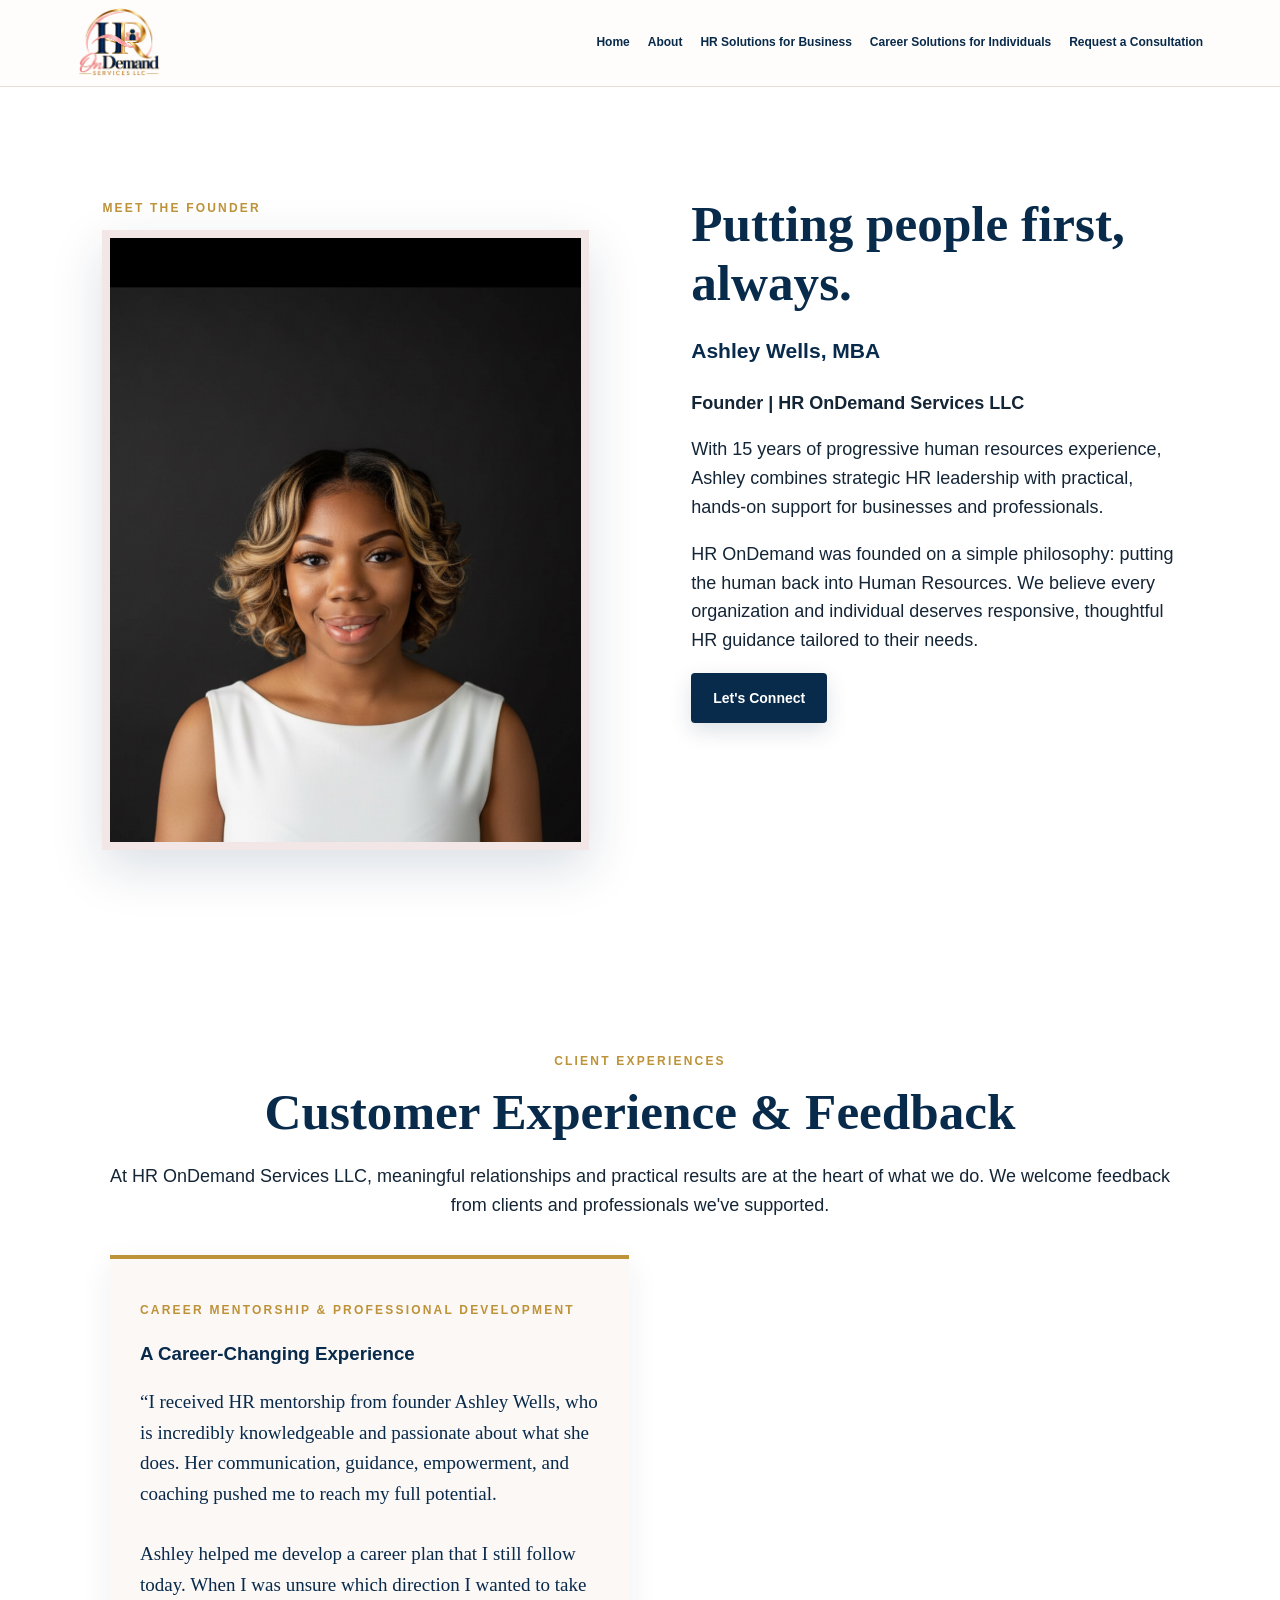
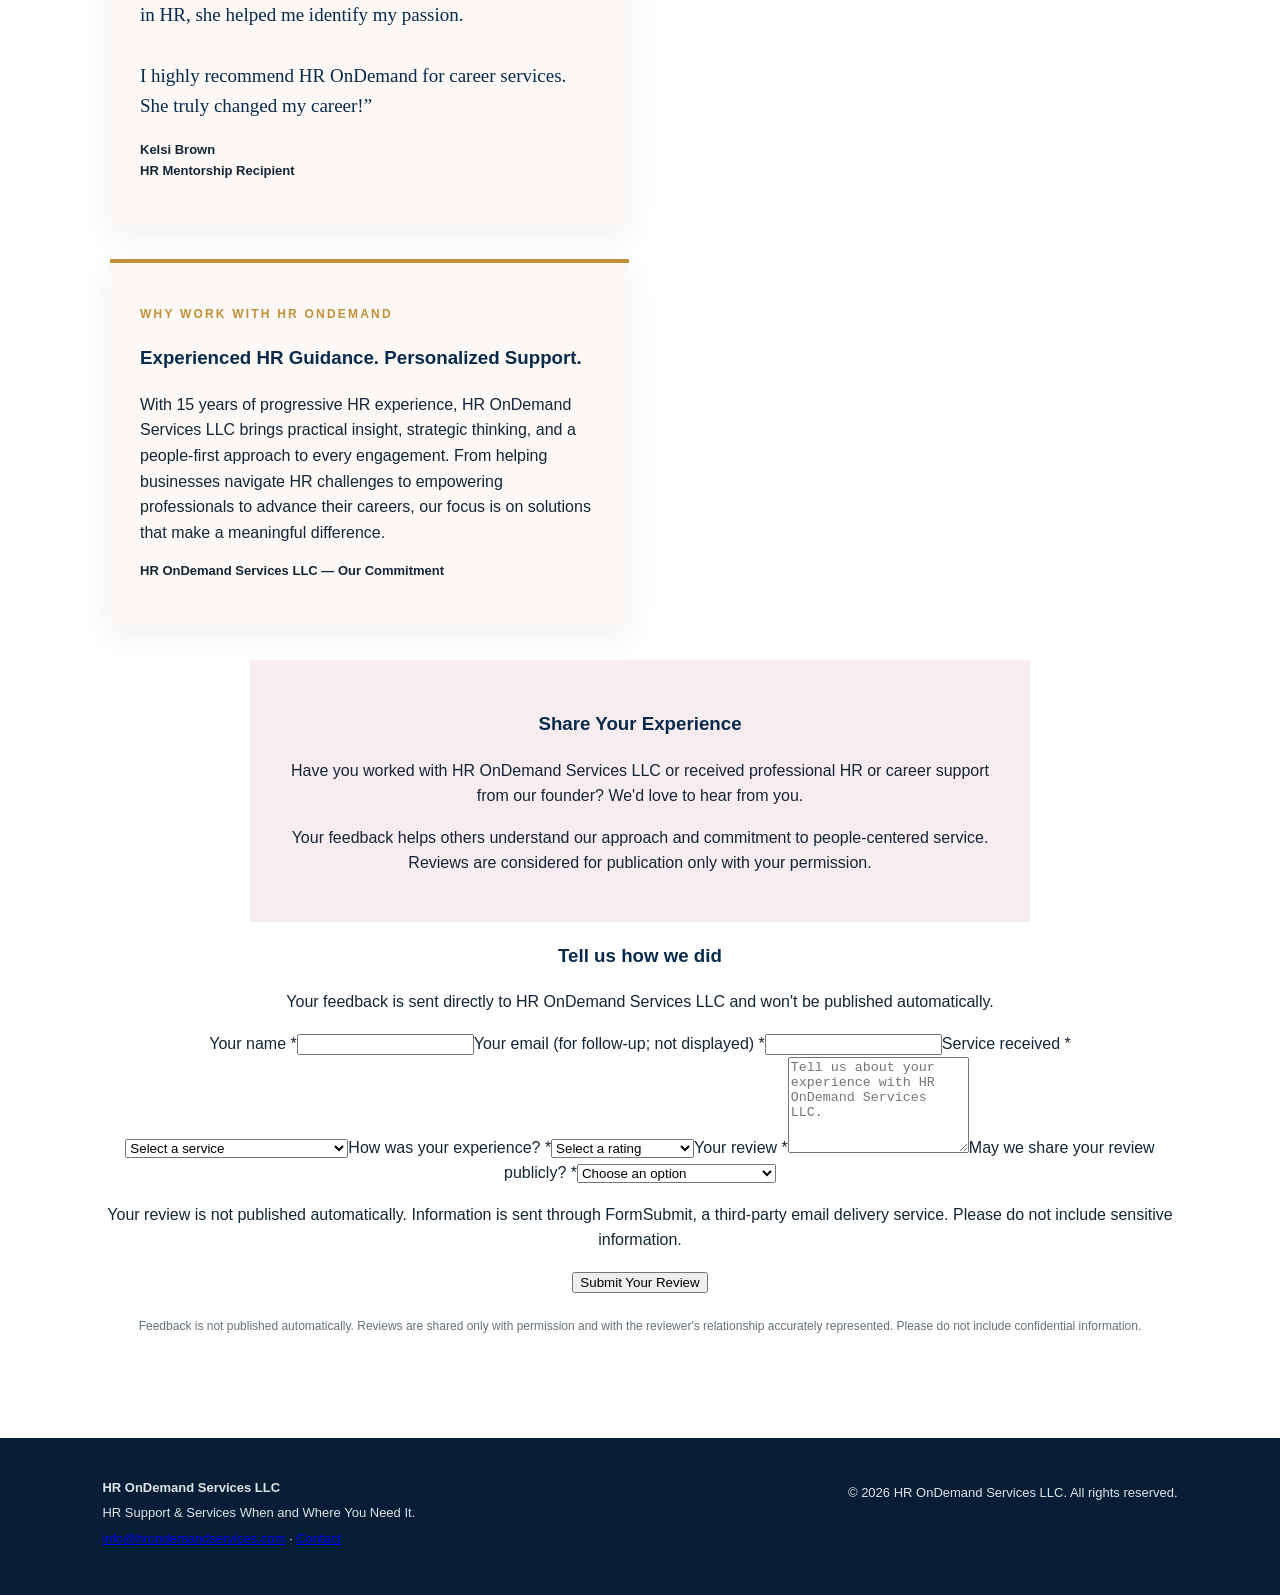
==== commit ac0e113b: "Install professional private review form with FormSubmit email delivery" ====
--- a/about.html
+++ b/about.html
@@ -1 +1 @@
-<!doctype html><html lang="en"><head><meta charset="utf-8"><meta name="viewport" content="width=device-width,initial-scale=1"><title>About | HR OnDemand Services LLC</title><meta name="description" content="HR OnDemand Services LLC — HR consulting and professional career services."><link rel="stylesheet" href="styles.css"></head><body><header><a class="brand" href="index.html"><img class="brand-logo" src="5C5D579D-AB57-41B2-A002-719FC86EBCBA.png" alt="HR OnDemand Services LLC"></a><button class="menu" aria-label="Menu">☰</button><nav><a href="index.html">Home</a><a href="about.html" aria-current="page">About</a><a href="business.html">HR Solutions for Business</a><a href="career.html">Career Solutions for Individuals</a><a href="consultation.html">Request a Consultation</a></nav></header><main><section id="about" class="about"><div><p class="eyebrow">MEET THE FOUNDER</p><img class="founder-photo" src="IMG_9156.jpeg" alt="Professional portrait of Ashley Wells, founder of HR OnDemand Services LLC" loading="lazy"></div><div><h2>Putting people first, always.</h2><h3>Ashley Wells, MBA</h3><p><strong>Founder | HR OnDemand Services LLC</strong></p><p>With 15 years of progressive human resources experience, Ashley combines strategic HR leadership with practical, hands-on support for businesses and professionals.</p><p>HR OnDemand was founded on a simple philosophy: putting the human back into Human Resources. We believe every organization and individual deserves responsive, thoughtful HR guidance tailored to their needs.</p><a class="btn primary" href="#consultation">Let's Connect</a></div></section><section id="customer-experience" class="reviews-section"><p class="eyebrow">CLIENT EXPERIENCES</p><h2>Customer Experience &amp; Feedback</h2><p class="section-copy">At HR OnDemand Services LLC, meaningful relationships and practical results are at the heart of what we do. We welcome feedback from clients and professionals we've supported.</p><div class="review-grid verified-reviews"><article class="review-card"><p class="eyebrow">CAREER MENTORSHIP &amp; PROFESSIONAL DEVELOPMENT</p><h3>A Career-Changing Experience</h3><blockquote>“I received HR mentorship from founder Ashley Wells, who is incredibly knowledgeable and passionate about what she does. Her communication, guidance, empowerment, and coaching pushed me to reach my full potential.<br><br>Ashley helped me develop a career plan that I still follow today. When I was unsure which direction I wanted to take in HR, she helped me identify my passion.<br><br>I highly recommend HR OnDemand for career services. She truly changed my career!”</blockquote><p class="review-source"><strong>Kelsi Brown</strong><br>HR Mentorship Recipient</p></article></div><div class="review-grid"><article class="review-card"><p class="eyebrow">WHY WORK WITH HR ONDEMAND</p><h3>Experienced HR Guidance. Personalized Support.</h3><p>With 15 years of progressive HR experience, HR OnDemand Services LLC brings practical insight, strategic thinking, and a people-first approach to every engagement. From helping businesses navigate HR challenges to empowering professionals to advance their careers, our focus is on solutions that make a meaningful difference.</p><p class="review-source">HR OnDemand Services LLC — Our Commitment</p></article></div><div class="review-submit"><h3>Share Your Experience</h3><p>Have you worked with HR OnDemand Services LLC or received professional HR or career support from our founder? We'd love to hear from you.</p><p>Your feedback helps others understand our approach and commitment to people-centered service. Reviews are considered for publication only with your permission.</p></div><div class="google-form-wrap"><iframe class="google-form-frame review-form-frame" src="https://docs.google.com/forms/d/e/1FAIpQLSduA5pHsq57ci5cQPlJPlPyAYJTRvrUOGQ7gKt6IOlBcV7agg/viewform?embedded=true" title="HR OnDemand Services LLC Client Feedback and Reviews Form" loading="lazy">Loading client feedback form…</iframe><p class="form-note">If the form does not appear, <a href="https://docs.google.com/forms/d/e/1FAIpQLSduA5pHsq57ci5cQPlJPlPyAYJTRvrUOGQ7gKt6IOlBcV7agg/viewform" target="_blank" rel="noopener noreferrer">open the review form in a new tab</a>.</p></div><p class="review-note">Feedback is not published automatically. Reviews are shared only with permission and with the reviewer's relationship accurately represented. Please do not include confidential information.</p></section></main><footer><div><strong>HR OnDemand Services LLC</strong><p>HR Support & Services When and Where You Need It.</p><p><a class="footer-contact" href="mailto:info@hrondemandservices.com">info@hrondemandservices.com</a> · <a class="footer-contact" href="contact.html">Contact</a></p></div><p>© 2026 HR OnDemand Services LLC. All rights reserved.</p></footer><script>const b=document.querySelector('.menu'),n=document.querySelector('nav');b.onclick=()=>n.classList.toggle('open');document.querySelectorAll('nav a').forEach(a=>a.onclick=()=>n.classList.remove('open'));</script></body></html>+<!doctype html><html lang="en"><head><meta charset="utf-8"><meta name="viewport" content="width=device-width,initial-scale=1"><title>About | HR OnDemand Services LLC</title><meta name="description" content="HR OnDemand Services LLC — HR consulting and professional career services."><link rel="stylesheet" href="styles.css"></head><body><header><a class="brand" href="index.html"><img class="brand-logo" src="5C5D579D-AB57-41B2-A002-719FC86EBCBA.png" alt="HR OnDemand Services LLC"></a><button class="menu" aria-label="Menu">☰</button><nav><a href="index.html">Home</a><a href="about.html" aria-current="page">About</a><a href="business.html">HR Solutions for Business</a><a href="career.html">Career Solutions for Individuals</a><a href="consultation.html">Request a Consultation</a></nav></header><main><section id="about" class="about"><div><p class="eyebrow">MEET THE FOUNDER</p><img class="founder-photo" src="IMG_9156.jpeg" alt="Professional portrait of Ashley Wells, founder of HR OnDemand Services LLC" loading="lazy"></div><div><h2>Putting people first, always.</h2><h3>Ashley Wells, MBA</h3><p><strong>Founder | HR OnDemand Services LLC</strong></p><p>With 15 years of progressive human resources experience, Ashley combines strategic HR leadership with practical, hands-on support for businesses and professionals.</p><p>HR OnDemand was founded on a simple philosophy: putting the human back into Human Resources. We believe every organization and individual deserves responsive, thoughtful HR guidance tailored to their needs.</p><a class="btn primary" href="consultation.html">Let's Connect</a></div></section><section id="customer-experience" class="reviews-section"><p class="eyebrow">CLIENT EXPERIENCES</p><h2>Customer Experience &amp; Feedback</h2><p class="section-copy">At HR OnDemand Services LLC, meaningful relationships and practical results are at the heart of what we do. We welcome feedback from clients and professionals we've supported.</p><div class="review-grid verified-reviews"><article class="review-card"><p class="eyebrow">CAREER MENTORSHIP &amp; PROFESSIONAL DEVELOPMENT</p><h3>A Career-Changing Experience</h3><blockquote>“I received HR mentorship from founder Ashley Wells, who is incredibly knowledgeable and passionate about what she does. Her communication, guidance, empowerment, and coaching pushed me to reach my full potential.<br><br>Ashley helped me develop a career plan that I still follow today. When I was unsure which direction I wanted to take in HR, she helped me identify my passion.<br><br>I highly recommend HR OnDemand for career services. She truly changed my career!”</blockquote><p class="review-source"><strong>Kelsi Brown</strong><br>HR Mentorship Recipient</p></article></div><div class="review-grid"><article class="review-card"><p class="eyebrow">WHY WORK WITH HR ONDEMAND</p><h3>Experienced HR Guidance. Personalized Support.</h3><p>With 15 years of progressive HR experience, HR OnDemand Services LLC brings practical insight, strategic thinking, and a people-first approach to every engagement. From helping businesses navigate HR challenges to empowering professionals to advance their careers, our focus is on solutions that make a meaningful difference.</p><p class="review-source">HR OnDemand Services LLC — Our Commitment</p></article></div><div class="review-submit"><h3>Share Your Experience</h3><p>Have you worked with HR OnDemand Services LLC or received professional HR or career support from our founder? We'd love to hear from you.</p><p>Your feedback helps others understand our approach and commitment to people-centered service. Reviews are considered for publication only with your permission.</p></div><div class="custom-form-card"><h3>Tell us how we did</h3><p>Your feedback is sent directly to HR OnDemand Services LLC and won't be published automatically.</p><form action="https://formsubmit.co/info@hrondemandservices.com" method="POST"><input type="hidden" name="_subject" value="New HR OnDemand Customer Review"><input type="hidden" name="_template" value="table"><label>Your name *<input type="text" name="Reviewer name" required autocomplete="name"></label><label>Your email (for follow-up; not displayed) *<input type="email" name="Email" required autocomplete="email"></label><label>Service received *<select name="Service received" required><option value="">Select a service</option><option>Business HR Support</option><option>Resume / Career Services</option><option>HR Career Coaching / Mentorship</option><option>Other Professional Support</option></select></label><label>How was your experience? *<select name="Rating" required><option value="">Select a rating</option><option>5 stars — Excellent</option><option>4 stars — Very good</option><option>3 stars — Good</option><option>2 stars — Fair</option><option>1 star — Poor</option></select></label><label>Your review *<textarea name="Review" rows="6" required placeholder="Tell us about your experience with HR OnDemand Services LLC."></textarea></label><label>May we share your review publicly? *<select name="Permission to publish" required><option value="">Choose an option</option><option>Yes, with my name</option><option>Yes, anonymously</option><option>No, keep my feedback private</option></select></label><p class="form-privacy">Your review is not published automatically. Information is sent through FormSubmit, a third-party email delivery service. Please do not include sensitive information.</p><button type="submit" class="custom-submit">Submit Your Review</button></form></div><p class="review-note">Feedback is not published automatically. Reviews are shared only with permission and with the reviewer's relationship accurately represented. Please do not include confidential information.</p></section></main><footer><div><strong>HR OnDemand Services LLC</strong><p>HR Support & Services When and Where You Need It.</p><p><a class="footer-contact" href="mailto:info@hrondemandservices.com">info@hrondemandservices.com</a> · <a class="footer-contact" href="contact.html">Contact</a></p></div><p>© 2026 HR OnDemand Services LLC. All rights reserved.</p></footer><script>const b=document.querySelector('.menu'),n=document.querySelector('nav');b.onclick=()=>n.classList.toggle('open');document.querySelectorAll('nav a').forEach(a=>a.onclick=()=>n.classList.remove('open'));</script></body></html>
--- a/styles.css
+++ b/styles.css
@@ -14,3 +14,5 @@
 .review-form-frame{height:1100px}@media(max-width:650px){.review-form-frame{height:1250px}}
 
 .home-pathways{padding:75px 8vw;text-align:center;background:#fcf8f6}.home-path-grid{display:grid;grid-template-columns:repeat(2,minmax(0,1fr));gap:24px;max-width:1100px;margin:35px auto}.home-path-grid article{background:#fff;padding:34px;border-top:4px solid #bd9238;box-shadow:0 10px 28px #082a4b13}.home-path-grid article p{min-height:65px}.home-pathways>.btn{margin-top:10px}nav{gap:18px;flex-wrap:wrap;justify-content:flex-end}nav a{font-size:12px}header{min-height:82px;height:auto;padding-top:8px;padding-bottom:8px}main>section:first-child:not(.hero){min-height:55vh}@media(max-width:800px){.home-path-grid{grid-template-columns:1fr}.home-path-grid article p{min-height:0}nav{flex-wrap:nowrap;justify-content:flex-start}header{height:82px}}
+
+.hr-coaching{padding:72px 8vw;background:#fbf7f5;text-align:center}.coaching-grid{display:grid;grid-template-columns:repeat(2,minmax(0,1fr));gap:24px;max-width:1100px;margin:34px auto;text-align:left}.coaching-grid article{background:white;border-top:4px solid #c09a54;padding:30px;box-shadow:0 8px 28px #14243b12}.coaching-grid ul{padding-left:22px;line-height:1.8}.hr-coaching>.btn{margin-top:16px}@media(max-width:800px){.coaching-grid{grid-template-columns:1fr}.hr-coaching{padding:48px 6vw}}
